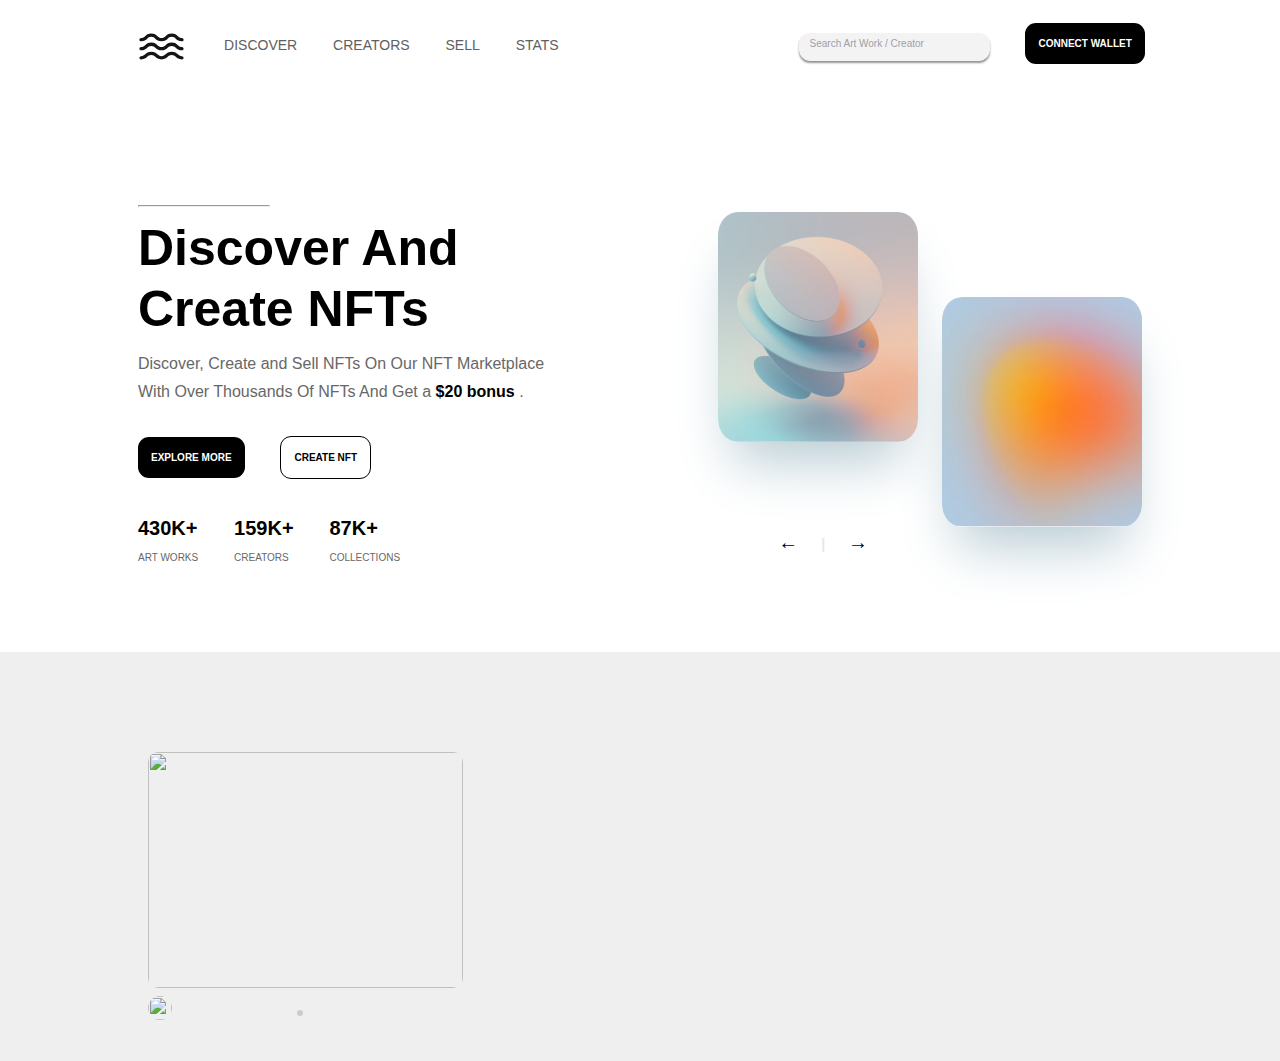
==== index.html @ bab78498 "." ====
<!DOCTYPE html>
<html lang="en">
<head>
    <meta charset="UTF-8">
    <meta http-equiv="X-UA-Compatible" content="IE=edge">
    <meta name="viewport" content="width=device-width, initial-scale=1.0">
    <title>Document</title>

    <link rel="stylesheet" href="css/reset.css">
    <link rel="stylesheet" href="css/setka.css">
    <link rel="stylesheet" href="css/main.css">

</head>
<body>
    <nav class="nav">
        <div class="container-full">
            <div class="row justify__content__between align__items__center">
                <div class="col-auto">
                    <ul>
                        <li class="nav__item"><a href="index.php" class="nav__link"><img class="nav__img" src="img/logo.svg" alt=""></a></li>
                        <li class="nav__item"><a href="#" class="nav__link">Discover</a></li>
                        <li class="nav__item"><a href="#" class="nav__link">Creators</a></li>
                        <li class="nav__item"><a href="#" class="nav__link">Sell</a></li>
                        <li class="nav__item"><a href="#" class="nav__link">Stats</a></li>
                    </ul>
                </div>
                <div class="col-auto">
                    <ul>
                        <li class="nav__item"> 
                            <form action="header__form">
                                <input type="search" class="header__form-input" name="" placeholder="Search Art Work / Creator" id="">
                            </form>  
                        </li>
                        <!-- <li class="nav__item"><a href="lk.php" class="nav__sign"><img style=" height: 17px; vertical-align: middle;" src="img/userlogo.png" alt=""></a></li>
                        <li class="nav__item"><a href="include/logout.php" class="nav__sign">Exit</a></li>
                        <li class="nav__item"><a href="aut.php" class="nav__sign">Sign in</a></li>
                        <li class="nav__item"><a href="reg.php" class="nav__btn">Share my work</a></li> -->
                        <li class="nav__item"><a href="reg.php" class="nav__btn">CONNECT WALLET</a></li>
                    </ul>
                </div>
            </div>
        </div>
    </nav>
    <header class="header">
        <div class="container">
            <div class="row align__items__center">
                <div class="header__utp">
                    <hr class="header__hr">
                    <br>
                    <h1 class="header__title">Discover And</h1>
                    <h1 class="header__title">Create NFTs</h1>
                    <h2 class="header__subtitle">Discover, Create and Sell NFTs On Our NFT Marketplace <br> With Over Thousands Of NFTs And Get a <b class="bold__text">$20 bonus</b> .</h2>
                    <br>
                    <li class="nav__item"><a href="#" class="nav__btn">Explore More</a></li>
                    <li class="nav__item"><a href="reg.php" class="nav__btn nav__btn2 ">Create NFT</a></li>

                    <ul class="k__ul">
                        <li class="nav__item"> <h2 class="k__number">430K+</h2><h3 class="k__caption">Art Works</h3></li>
                        <li class="nav__item"><h2 class="k__number">159K+</h2><h3 class="k__caption">Creators</h3></li>
                        <li class="nav__item"> <h2 class="k__number">87K+</h2><h3 class="k__caption">Collections</h3></li>
                    </ul>
                </div>



                <div class="header__utp header__imgs">
                  <img class="header__img header__img1" src="/img/pie.png" alt="nft">
                  <img class="header__img header__img2" src="/img/sun.png" alt="nft">
                  <br>
                  <div>
                    <li class="header__item">
                        <a href="reg.php" class="head__btn head__btn__left">←</a>
                        <span class="head__stick">|</span>
                        <a href="reg.php" class="head__btn head__btn__right">→</a>
                    </li>
                </div>
                    
                </div>
            </div>
        </div>
    </header>

    <section class="proect">
        <div class="container">
            <div class="row">
                <div class="col-4 proect__item">
                    <a href="#" class="proect__border"><img class="proect__img" src="" alt=""></a>
                    <div class="row justify__content__between align__items__center">
                        <a href="#" class="col-auto">
                            <ul>
                                <li class="proect__inlain"><img class="proect__logo" src="" alt=""></li>
                                <li class="proect__inlain"><h2 class="proect__title"></h2></li>
                            </ul>
                        </a>
                        <div class="col-auto">
                            <a class="proect__category" href="#"></a>
                        </div>
                        <div class="col-auto">
                            <ul>
                                <li class="proect__like"></li>
                                <li class="proect__glass"></li>
                            </ul>
                        </div>
                    </div>
                </div>
            </div>
        </div>
    </section>
</body>
</html>
---- css/setka.css ----
.container, .container-full {
    margin: 0 auto;
    padding: 0px 10px;
    box-sizing: border-box;
}
.container {
    width: 75%;
}
.container-full {
    width: 82%;
}

.row {
    display: flex;
    flex-wrap: wrap;
}

.justify__content__between {
    justify-content: space-between;
}
.justify__content__center {
    justify-content: center;
}
.align__items__center {
	align-items: center;
}


.col-auto, .col-3, .col-5, .col-6 {
    padding: 0px 10px;
    box-sizing: border-box;
}

.col-1, .col-2, .col-3, .col-4, .col-5, .col-6, .col-7, .col-8, .col-9, .col-10, .col-11, .col-12 {
    width: 100%;
     padding: 0px 10px;
    box-sizing: border-box;
}

@media (min-width: 771px) {
    
    .col-1 {
		flex: 0 0 8.333333%;
		max-width: 8.333333%;
	}

	.col-2 {
		flex: 0 0 16.666667%;
		max-width: 16.666667%;
	}

	.col-3 {
		flex: 0 0 25%;
		max-width: 25%;
	}

	.col-4 {
		flex: 0 0 33.333333%;
		max-width: 33.333333%;
	}

	.col-5 {
		flex: 0 0 41.666667%;
		max-width: 41.666667%;
	}

	.col-6 {
		flex: 0 0 50%;
		max-width: 50%;
	}

	.col-7 {
		flex: 0 0 58.333333%;
		max-width: 58.333333%;
	}

	.col-8 {
		flex: 0 0 66.666667%;
		max-width: 66.666667%;
	}

	.col-9 {
		flex: 0 0 75%;
		max-width: 75%;
	}

	.col-10 {
		flex: 0 0 83.333333%;
		max-width: 83.333333%;
	}

	.col-11 {
		flex: 0 0 91.666667%;
		max-width: 91.666667%;
	}

	.col-12 {
		flex: 0 0 100%;
		max-width: 100%;
	}
    .container {
        width: 80%;
    }
 }
---- css/main.css ----
:root {
    --inline-block: inline-block;
}


body, a {
    font-family: 'Arial', sans-serif;
    font-size: 14px;
    font-style: normal;
    font-weight: 400;
    line-height: 20px; 
    color: black;
}

a {
    text-decoration: none;
    cursor: pointer;
}

.nav {
    padding: 20px 0px;
}
.nav__item {
    display: inline-block;
    margin-right: 32px;
    text-transform: uppercase;
}
.nav__item:last-child {
    margin-right: 0px;
}
.nav__link, .nav__sign {
    color: #606060;
}
.nav__sign {
    font-size: 16px;
    line-height: 28px; 
}
.nav__btn {
    border-radius: 11px;
    background: #000000;
    padding: 15px 13px;
    color: #FFF;
    font-size: 10px;
    font-weight: 700;
}
.nav__btn2 {
    border: 1px solid black;
    background: #ffffff;
    color: #000000;
}
.nav__img {
    vertical-align: middle;
}
.bold__text{
    font-weight: bold;
    color: #000000;
}

/* ========================================================HEADER===================================================== */

.header {
    
    background-position: center;
    background-size: cover;
    padding-top: 50px;
    padding-bottom: 84px;
   
    
   
}
.header__item {
    display: inline-block;
    margin-right: 255px;
    /* margin-right: 14px; */
}
/* .header__item:last-child {
    margin-right: 0px;
} */
.header__hr{
    width: 130px;  
    float: left;
}

.header__utp {
    margin-top: 55px;
    width: 45%;
}
.header__imgs {
  width: 55%;
  text-align: right;
}
.header__title {
    color: #000000;
    font-size: 50px;
    font-weight: 750;
    line-height: 40px;
    margin-bottom: 21px;
    margin-top: 10px;
}
.header__subtitle {
    color: #676767;
    font-size: 16px;
    line-height: 28px;
    margin-bottom: 20px;
}

.header__form-input {
    border-radius: 11px;
    background: #F3F3F4;
    border: 1px solid #F3F3F4;
    padding-bottom: 10px;
    padding-left: 10px;
    box-shadow: 0px 2px 2px rgb(149, 149, 149);
}

input[type=search]::placeholder {
    color: #9E9EA7;
    line-height: normal;
    font-size: 10px;
    

}
.k__ul{
    margin-top: 40px;
}
.k__number{
    font-size: 20px;
    font-weight: 700;
    line-height: 40px;
}
.k__caption{
    color: #676767;
    font-size: 10px;
}
.header__img{
    width: 200px;
    height: 230px;
    box-shadow: 0px 35px 55px -15px rgb(185, 204, 212);
    border-radius: 10%;
}

.head__btn{
  
    background: #ffffff;
    padding: 8px 19px;
    color: #000000;
    font-size: 20px;
    font-weight: 900;
    
    
}
.head__btn__left{
    border-top-left-radius: 11px;
    border-bottom-left-radius: 11px;
    
    
}
.head__btn__right{
    border-top-right-radius: 11px;
    border-bottom-right-radius: 11px;
    
}
.header__img1{
    margin-bottom: 85px;
    margin-right: 20px;
}
.head__stick{
    color:  #E6E8EC;
    font-weight: 900;
}


/* ========================================================PROECT===================================================== */
.proect {
    padding-top: 100px;
    background-color: #efefef;
}
.proect__item {
    margin-bottom: 36px;
}
.proect__item .col-auto {
    padding: 0px;
}
.proect__img {
    width: 100%;
    height: 236.25px;
    object-fit: cover;
    margin-bottom: 8px;
    border-radius: 10px;
}
.proect__inlain {
    display: var(--inline-block);
    margin-right: 8px;
    vertical-align: middle;
}
.proect__inlain:last-child {
    margin-right: 0px;
}
.proect__logo {
    width: 24px;
    height: 24px;
    border-radius: 50%;
}
.proect__title {
    color: #0D0C22;
}
.proect__category {
    color: #FFF;
    font-size: 10px;
    font-weight: 700;
    line-height: 10px; /* 100% */
    text-transform: uppercase;
    border-radius: 3px;
    background: #CCC;
    padding: 3px;
    display: var(--inline-block);
}
.proect__like, .proect__glass {
    display: var(--inline-block);
    position: relative;
    padding-left: 17px;
}
.proect__like {
  margin-right: 8px;  
}
.proect__like::before, .proect__glass::before {
    position: absolute;
    content: '';
    width: 14px;
    height: 14px;
    left: 0;
    top: 3px;
}
.proect__like::before {
    background: url('../img/like.svg') no-repeat;
}
.proect__glass::before {
    background: url('../img/glass.svg') no-repeat;
}


.footer {
    background: #FAFAFB;
    padding-top: 72px;
    padding-bottom: 78px;
    margin-top: 65px;
}
.footer__logo {
    margin-bottom: 28px;
}
.footer__txt {
    color: #3D3D4E;
    margin-bottom: 22px;
}
.footer__soc {
    display: var(--inline-block);
    margin-right: 17px;
}
.footer__item {
    display: var(--inline-block);
    margin-right: 31px;
}
.footer__item:last-child {
    margin-right: 0px;
}
.footer__link {
    color: #3D3D4E;
}
.footer__border {
    margin-top: 73px;
    padding-top: 47px;
    border-top: 1px solid #E7E7E9;
}
.footer__cop {
    color: #6E6D7A;
}
.footer__people {
    color: #6E6D7A;
}
.footer__bold {
    color: #0D0C22;
}



.form {
    padding: 60px 0px;
}
.form__shadow {
    
}
.form__block {
    padding: 100px 45px;
    box-shadow: 0px 4px 4px 0px rgba(0, 0, 0, 0.25); 
}
.form__title {
    color: #0D0C22;
    font-size: 24px;
    line-height: 30px; 
    font-weight: 700;
    margin-bottom: 10px;
}
.form__subtitle {
    color: #3D3D4E;
    font-size: 18px;
    line-height: 24px;
    margin-bottom: 30px;
}
.form__input {
    height: 56px;
    border-radius: 8px;
    border: 1px solid #E1E1E6;
    padding: 0px 16px;
    color: #9E9EA7;
    width: 100%;
    margin-bottom: 10px;
    box-sizing: border-box;
}
.form__btn {
    border-radius: 8px;
    background: #EA4C89;
    border: 1px solid #EA4C89;
    height: 46px;
    padding: 0px 26px;
    margin-top: 10px;
    color: #FFF;
}
.form__polit {
    color: #6E6D7A;
    font-size: 12px;
    font-style: italic;
    line-height: 16px;
    margin-top: 20px;
}
.form__image-reg {
    background: url('../img/reg.jpg') no-repeat center;
    background-size: cover;
}

.form__image-aut {
    background: url('../img/aut.jpg') no-repeat left;
    background-size: cover;
}


.article {
    margin-top: 71px;
}
.bread {
    margin-bottom: 40px;
}
.bread__item {
    display: inline-block;
    color: #6E6D7A;
}
.bread__link {
    color: #121416;
    font-weight: 700;
    line-height: normal;
}
.bread__img {
    vertical-align: middle;
}

.article__title {
    color: #121416;
    font-size: 48px;
    font-weight: 700;
    letter-spacing: 0.5px;
    text-transform: uppercase;
    margin-bottom: 16px;
    line-height: 56px;
}
.article__subtitle {
    color: #121416;
    font-size: 36px;
    font-weight: 400;
    line-height: 44px;
    letter-spacing: -0.9px;
    margin-bottom: 30px;
}
.article__img {
width: 100%;
max-height: 550px;
margin-bottom: 30px;

}
.article__txt p {
    color: #121416;
    font-size: 20px;
    line-height: 33px;
}

.article__block {
    background: #F8F8F8;
    padding: 40px;
    text-align: center;
    box-sizing: border-box;
}
.article__name {
    color: #121416;
    font-size: 18px;
    font-weight: 300;
    letter-spacing: 3.24px;
    margin-bottom: 24px;
}
.article__logo {
    margin-bottom: 34px;
    width: 165px;
    height: 165px;
    object-fit: cover;
    border-radius: 50%;

}
.article__mintext {
    color: #6C757D;
    font-size: 20px;
    line-height: 24px;
    margin-bottom: 24px;
}
.article__right {
    padding-right: 60px;
    box-sizing: border-box;
}


.article__list {
    margin-bottom: 24px;
}
.article__type {
    display: inline-block;
    margin-right: 10px;
    vertical-align: middle;
    color: #121416;
    font-size: 16px;
    letter-spacing: 0.32px;
    text-transform: lowercase;
    position: relative;
    padding-left: 30px;
}
.article__type img {
    vertical-align: middle;
    margin-right: 5px;
}
.article__type:nth-child(1) img {
    margin-top: -5px;
}
.article__type:nth-child(2) img {
    margin-top: -5px;
}
.article__type::before {
    position: absolute;
    content: '';
    background: url('../img/line.png') no-repeat;
    width: 20px;
    height: 1px;
    left: 0;
    top: 9px;
}


.lk__list {
    padding-bottom: 20px;
    border-bottom: 1px solid #E7E7E9;
    margin-bottom: 60px;
}
.lk__item {
    display: inline-block;
    margin-right: 30px;
}
.lk__link {
    border-radius: 8px;
    border: 1px solid #EA4C89;
    padding: 12px 16px;
    color: #EA4C89;
    display: inline-block;
}
.article__left {
    padding-left: 60px;
    box-sizing: border-box;
}
.lk__link__active {
    border-radius: 8px;
    background: #EA4C89;
    padding: 12px 16px;
    color: #FFF;
}


.lk__ed {
    color: #EA4C89;
    margin-right: 15px;
    display: inline-block;
    font-weight: 700;
}
.lk__del {
    color: #9E9EA7;
    display: inline-block;
}
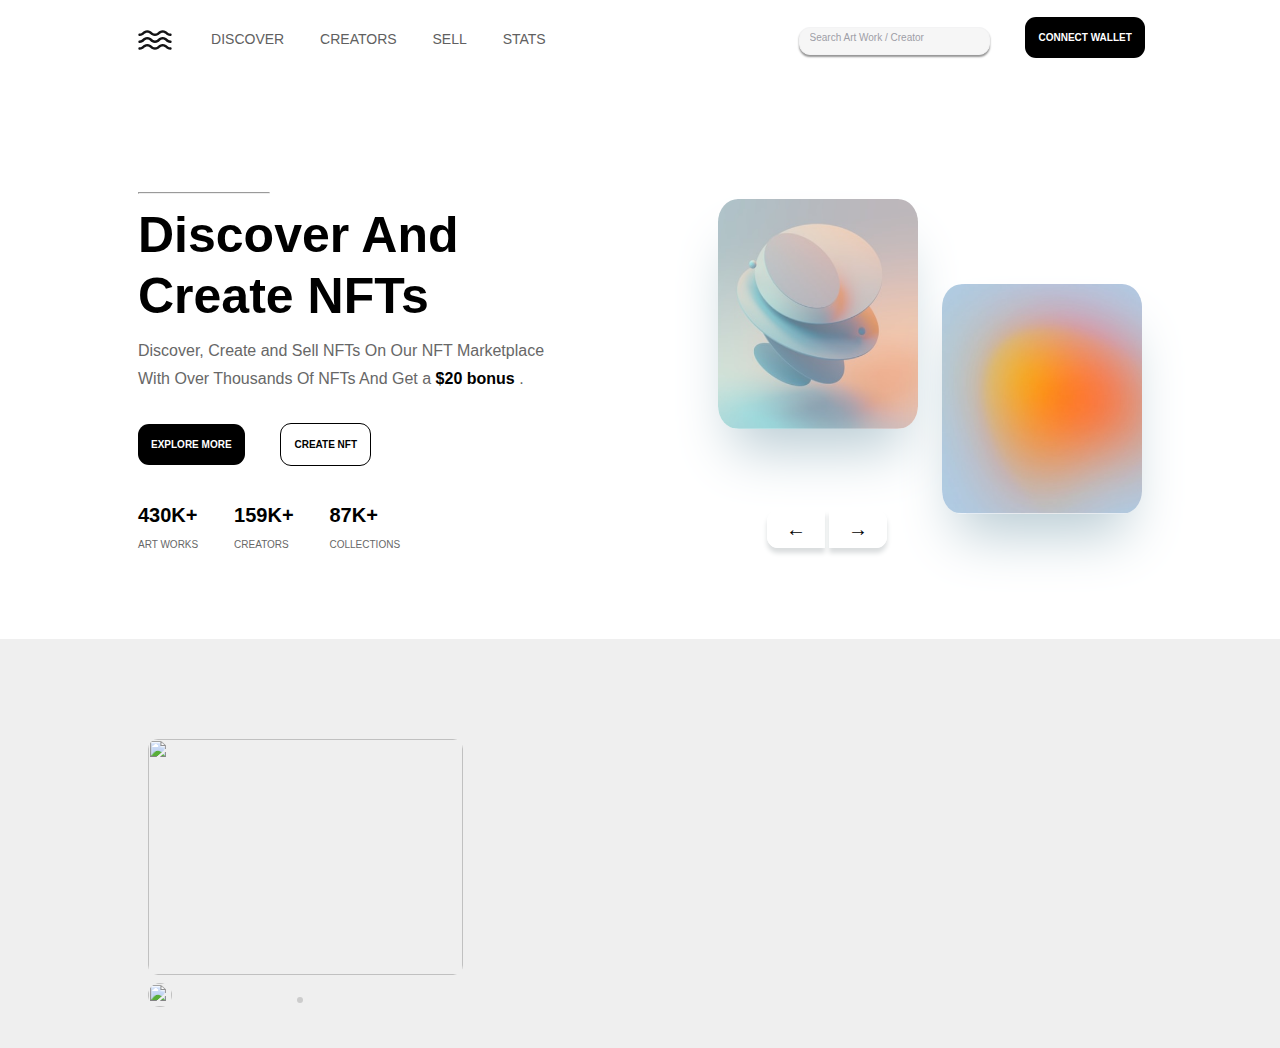
==== commit 6466afa1: "." ====
--- a/index.html
+++ b/index.html
@@ -10,7 +10,6 @@
     <link rel="stylesheet" href="css/reset.css">
     <link rel="stylesheet" href="css/setka.css">
     <link rel="stylesheet" href="css/main.css">
-
 </head>
 <body>
     <nav class="nav">
@@ -32,10 +31,6 @@
                                 <input type="search" class="header__form-input" name="" placeholder="Search Art Work / Creator" id="">
                             </form>  
                         </li>
-                        <!-- <li class="nav__item"><a href="lk.php" class="nav__sign"><img style=" height: 17px; vertical-align: middle;" src="img/userlogo.png" alt=""></a></li>
-                        <li class="nav__item"><a href="include/logout.php" class="nav__sign">Exit</a></li>
-                        <li class="nav__item"><a href="aut.php" class="nav__sign">Sign in</a></li>
-                        <li class="nav__item"><a href="reg.php" class="nav__btn">Share my work</a></li> -->
                         <li class="nav__item"><a href="reg.php" class="nav__btn">CONNECT WALLET</a></li>
                     </ul>
                 </div>
@@ -62,8 +57,6 @@
                     </ul>
                 </div>
 
-
-
                 <div class="header__utp header__imgs">
                   <img class="header__img header__img1" src="/img/pie.png" alt="nft">
                   <img class="header__img header__img2" src="/img/sun.png" alt="nft">
@@ -71,11 +64,10 @@
                   <div>
                     <li class="header__item">
                         <a href="reg.php" class="head__btn head__btn__left">←</a>
-                        <span class="head__stick">|</span>
+                       
                         <a href="reg.php" class="head__btn head__btn__right">→</a>
                     </li>
                 </div>
-                    
                 </div>
             </div>
         </div>
--- a/css/main.css
+++ b/css/main.css
@@ -50,6 +50,7 @@
 }
 .nav__img {
     vertical-align: middle;
+    width: 40px;
 }
 .bold__text{
     font-weight: bold;
@@ -71,6 +72,8 @@
 .header__item {
     display: inline-block;
     margin-right: 255px;
+    
+    
     /* margin-right: 14px; */
 }
 /* .header__item:last-child {
@@ -106,7 +109,7 @@
 
 .header__form-input {
     border-radius: 11px;
-    background: #F3F3F4;
+    background: #f6f6f6;
     border: 1px solid #F3F3F4;
     padding-bottom: 10px;
     padding-left: 10px;
@@ -146,7 +149,7 @@
     color: #000000;
     font-size: 20px;
     font-weight: 900;
-    
+    box-shadow: 0px 5px 5px rgb(218, 221, 222);
     
 }
 .head__btn__left{
@@ -154,10 +157,12 @@
     border-bottom-left-radius: 11px;
     
     
+    
 }
 .head__btn__right{
     border-top-right-radius: 11px;
     border-bottom-right-radius: 11px;
+   
     
 }
 .header__img1{
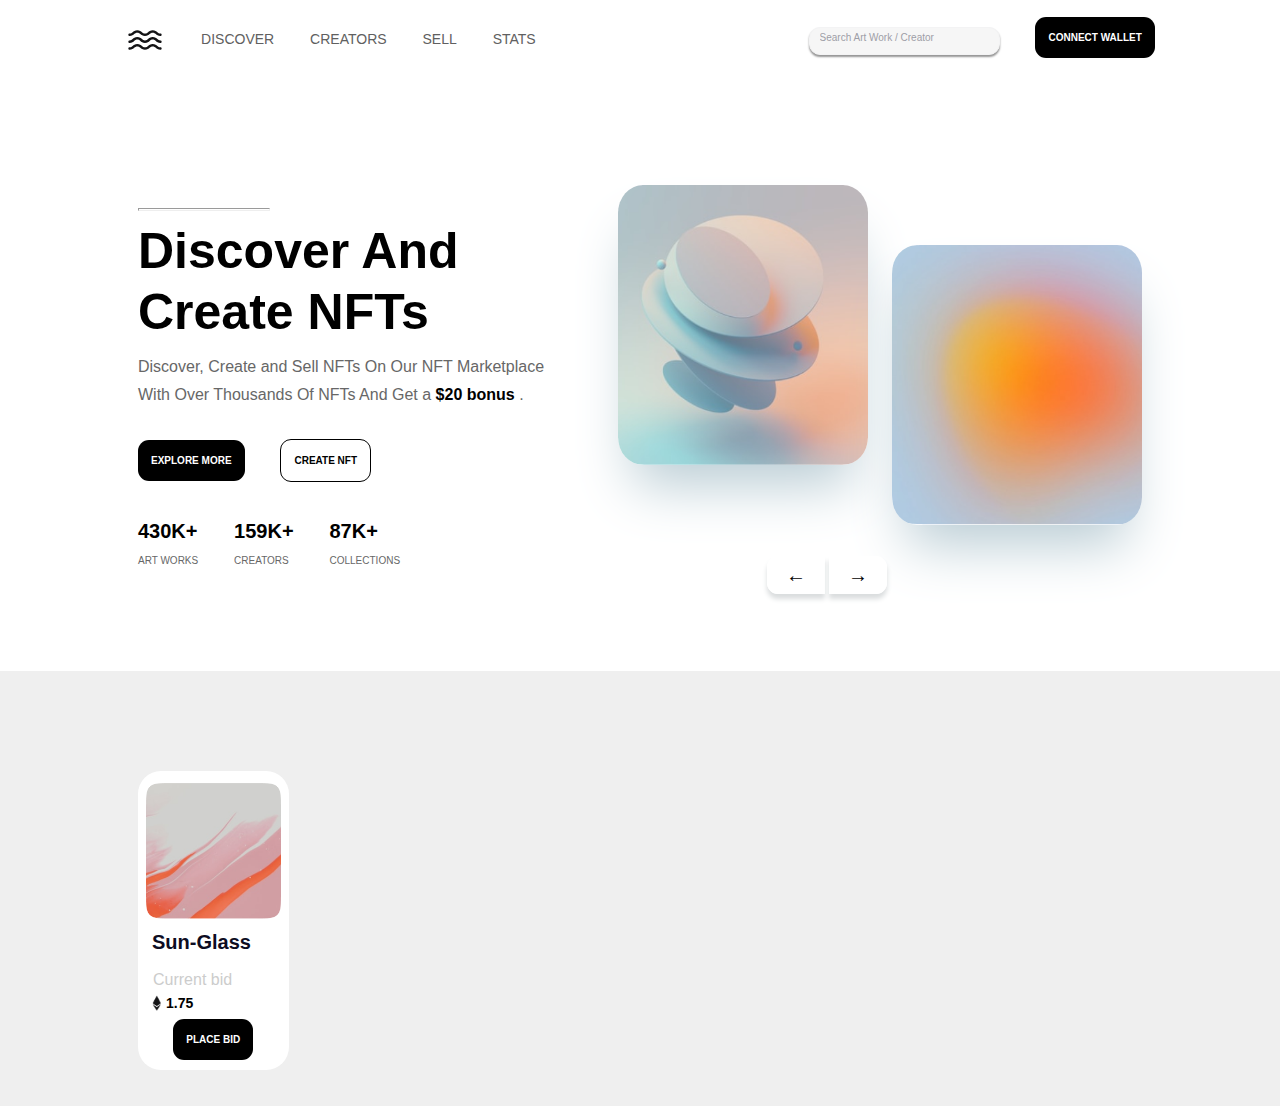
==== commit 0eeed10c: "." ====
--- a/index.html
+++ b/index.html
@@ -73,28 +73,25 @@
         </div>
     </header>
 
-    <section class="proect">
+    <section class="project">
         <div class="container">
             <div class="row">
-                <div class="col-4 proect__item">
-                    <a href="#" class="proect__border"><img class="proect__img" src="" alt=""></a>
-                    <div class="row justify__content__between align__items__center">
-                        <a href="#" class="col-auto">
-                            <ul>
-                                <li class="proect__inlain"><img class="proect__logo" src="" alt=""></li>
-                                <li class="proect__inlain"><h2 class="proect__title"></h2></li>
-                            </ul>
-                        </a>
-                        <div class="col-auto">
-                            <a class="proect__category" href="#"></a>
-                        </div>
-                        <div class="col-auto">
-                            <ul>
-                                <li class="proect__like"></li>
-                                <li class="proect__glass"></li>
-                            </ul>
-                        </div>
-                    </div>
+                <div class="col-3 project__item">
+                    <a href="#" class="project__border"><img class="project__img" src="/img/mountains.png" alt=""></a>
+                        
+                      
+                           
+                                <h2 class="project__title">Sun-Glass</h2>
+                                <br>
+
+                                <h3 class="project__category" >Current bid</h3>
+                                <div class="project__price" >
+                                    <img class="project__logo" src="/img/currency.png" alt=""> 
+                                    <h2 class="">1.75</h2>
+                                  
+                                </div> 
+                                <a href="#" class="nav__btn project__btn">Place Bid</a> 
+                              
                 </div>
             </div>
         </div>
--- a/css/setka.css
+++ b/css/setka.css
@@ -13,6 +13,7 @@
 .row {
     display: flex;
     flex-wrap: wrap;
+	
 }
 
 .justify__content__between {
@@ -27,13 +28,13 @@
 
 
 .col-auto, .col-3, .col-5, .col-6 {
-    padding: 0px 10px;
-    box-sizing: border-box;
+    padding: 0px 0px;
+    /* box-sizing: border-box; */
 }
 
 .col-1, .col-2, .col-3, .col-4, .col-5, .col-6, .col-7, .col-8, .col-9, .col-10, .col-11, .col-12 {
     width: 100%;
-     padding: 0px 10px;
+     padding: 0px 0px;
     box-sizing: border-box;
 }
 
@@ -50,7 +51,7 @@
 	}
 
 	.col-3 {
-		flex: 0 0 25%;
+		flex: 0 0 15%;
 		max-width: 25%;
 	}
 
--- a/css/main.css
+++ b/css/main.css
@@ -72,16 +72,12 @@
 .header__item {
     display: inline-block;
     margin-right: 255px;
-    
-    
-    /* margin-right: 14px; */
-}
-/* .header__item:last-child {
-    margin-right: 0px;
-} */
+}
+
 .header__hr{
     width: 130px;  
     float: left;
+    height: 1px;
 }
 
 .header__utp {
@@ -136,8 +132,8 @@
     font-size: 10px;
 }
 .header__img{
-    width: 200px;
-    height: 230px;
+    width: 250px;
+    height: 280px;
     box-shadow: 0px 35px 55px -15px rgb(185, 204, 212);
     border-radius: 10%;
 }
@@ -166,8 +162,12 @@
     
 }
 .header__img1{
-    margin-bottom: 85px;
+    margin-bottom: 95px;
     margin-right: 20px;
+}
+.header__img2{
+    margin-bottom: 35px;
+   
 }
 .head__stick{
     color:  #E6E8EC;
@@ -175,60 +175,84 @@
 }
 
 
-/* ========================================================PROECT===================================================== */
-.proect {
+/* ========================================================project===================================================== */
+
+.project {
     padding-top: 100px;
     background-color: #efefef;
 }
-.proect__item {
+.project__item {
     margin-bottom: 36px;
-}
-.proect__item .col-auto {
+    background-color: #ffffff;
+    border-radius: 23px;
+    color: #000000;
+    text-align: center;
+    padding-top: 12px;
+    padding-bottom: 20px;
+   
+}
+.project__item .col-auto {
     padding: 0px;
 }
-.proect__img {
-    width: 100%;
-    height: 236.25px;
-    object-fit: cover;
+.project__img {
+    width: 90%;
     margin-bottom: 8px;
     border-radius: 10px;
 }
-.proect__inlain {
+.project__inlain {
     display: var(--inline-block);
-    margin-right: 8px;
+    /* margin-right: 8px; */
     vertical-align: middle;
 }
-.proect__inlain:last-child {
+.project__inlain:last-child {
     margin-right: 0px;
 }
-.proect__logo {
-    width: 24px;
-    height: 24px;
-    border-radius: 50%;
-}
-.proect__title {
+.project__logo {
+  width: 9px;
+  height: 15.5px;
+  vertical-align: middle;
+  margin-right: 5px;
+}
+.project__title {
     color: #0D0C22;
-}
-.proect__category {
-    color: #FFF;
-    font-size: 10px;
-    font-weight: 700;
+    font-weight: 700;
+    text-align: left;
+    margin-left: 14px;
+    font-size: 20px;
+}
+.project__category {
+    color: #CCC;
+    font-size: 16px;
     line-height: 10px; /* 100% */
+    border-radius: 3px;
+    padding: 3px;
+    /* display: var(--inline-block); */
+    text-align: left;
+    margin-left: 12px;
+}
+.project__price{
+    display: flex; 
+    flex-direction: row; 
+    align-items: center; 
+    margin-left: 14px;
+    margin-top: 5px;
+    font-weight: 700;
+    margin-bottom: 15px;
+   
+}
+.project__btn{
     text-transform: uppercase;
-    border-radius: 3px;
-    background: #CCC;
-    padding: 3px;
-    display: var(--inline-block);
-}
-.proect__like, .proect__glass {
+   
+}
+.project__like, .project__glass {
     display: var(--inline-block);
     position: relative;
     padding-left: 17px;
 }
-.proect__like {
+.project__like {
   margin-right: 8px;  
 }
-.proect__like::before, .proect__glass::before {
+.project__like::before, .project__glass::before {
     position: absolute;
     content: '';
     width: 14px;
@@ -236,10 +260,10 @@
     left: 0;
     top: 3px;
 }
-.proect__like::before {
+.project__like::before {
     background: url('../img/like.svg') no-repeat;
 }
-.proect__glass::before {
+.project__glass::before {
     background: url('../img/glass.svg') no-repeat;
 }
 
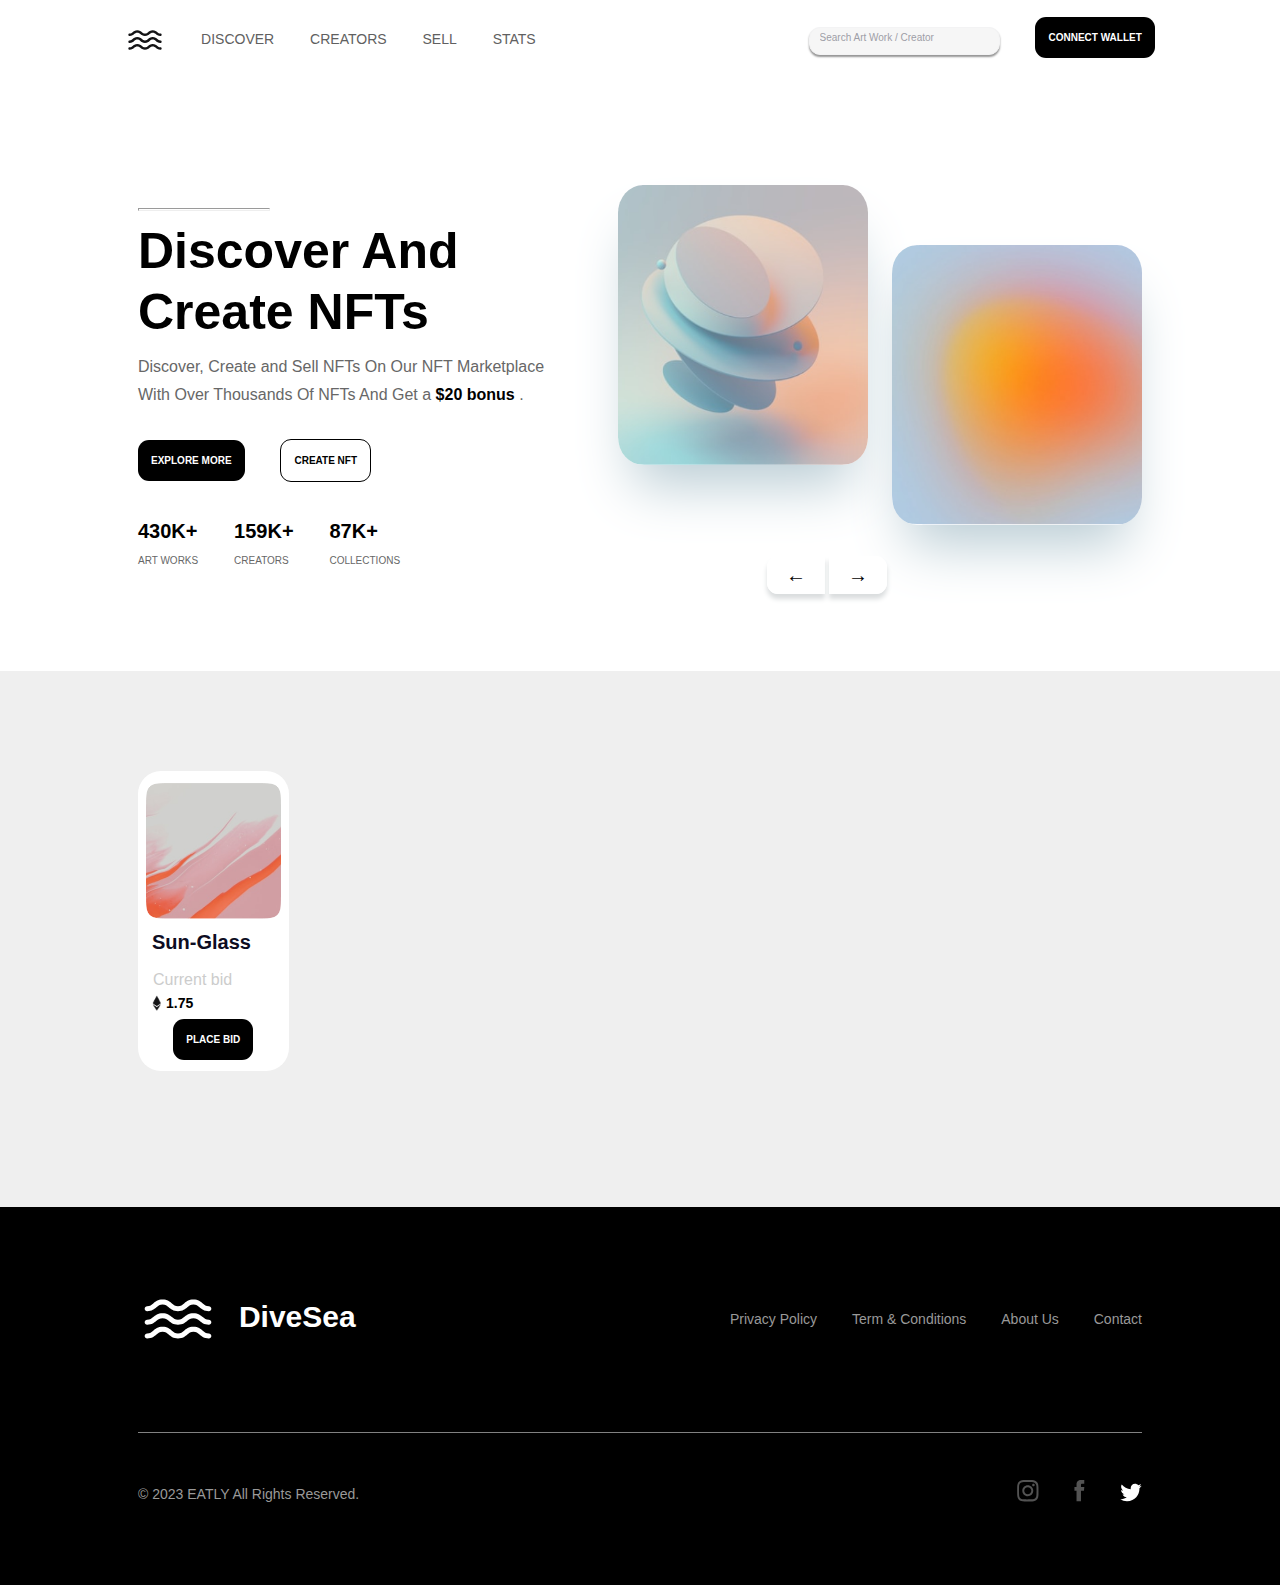
==== commit b3a9d496: "." ====
--- a/index.html
+++ b/index.html
@@ -78,23 +78,49 @@
             <div class="row">
                 <div class="col-3 project__item">
                     <a href="#" class="project__border"><img class="project__img" src="/img/mountains.png" alt=""></a>
-                        
-                      
-                           
-                                <h2 class="project__title">Sun-Glass</h2>
-                                <br>
-
-                                <h3 class="project__category" >Current bid</h3>
-                                <div class="project__price" >
-                                    <img class="project__logo" src="/img/currency.png" alt=""> 
-                                    <h2 class="">1.75</h2>
-                                  
-                                </div> 
-                                <a href="#" class="nav__btn project__btn">Place Bid</a> 
-                              
+                        <h2 class="project__title">Sun-Glass</h2>
+                        <br>
+                        <h3 class="project__category" >Current bid</h3>
+                        <div class="project__price" >
+                            <img class="project__logo" src="/img/currency.png" alt=""> 
+                            <h2 class="">1.75</h2>
+                        </div> 
+                        <a href="#" class="nav__btn project__btn">Place Bid</a> 
                 </div>
             </div>
         </div>
     </section>
+    <footer class="footer">
+        <div class="container">
+            <div class="row justify__content__between align__items__center">
+                <div class="col-auto">
+                    <ul>
+                        <li class="footer__soc"><a href=""><img class="footer__img" src="img/footer_logo.svg" alt=""></a></li>
+                        <li class="footer__soc"><a href="">DiveSea</a></li>
+                    </ul>
+                </div>
+                <div class="col-auto">
+                    <ul>
+                        <li class="footer__item"><a href="#" class="footer__link">Privacy Policy</a></li>
+                        <li class="footer__item"><a href="#" class="footer__link">Term & Conditions</a></li>
+                        <li class="footer__item"><a href="#" class="footer__link">About Us</a></li>
+                        <li class="footer__item"><a href="#" class="footer__link">Contact</a></li>
+                    </ul>
+                </div>
+            </div>
+            <div class="row footer__border  justify__content__between align__items__center">
+                <div class="col-auto">
+                    <p class="footer__link">© 2023 EATLY All Rights Reserved.</p>
+                </div>
+                <div class="col-auto">
+                    <ul>
+                        <li class="footer__item"><a href="#" class="footer__link"><img  src="img/soc/Group 888.svg" alt=""></a></li>
+                        <li class="footer__item"><a href="#" class="footer__link"><img  src="img/soc/Path 13.svg" alt=""></a></li>
+                        <li class="footer__item"><a href="#" class="footer__link"><img  src="img/soc/Path 6.svg" alt=""></a></li>
+                    </ul>
+                </div>
+            </div>
+        </div>
+    </footer>
 </body>
 </html>--- a/css/main.css
+++ b/css/main.css
@@ -180,6 +180,7 @@
 .project {
     padding-top: 100px;
     background-color: #efefef;
+    padding-bottom: 100px;
 }
 .project__item {
     margin-bottom: 36px;
@@ -188,7 +189,7 @@
     color: #000000;
     text-align: center;
     padding-top: 12px;
-    padding-bottom: 20px;
+    padding-bottom: 21px;
    
 }
 .project__item .col-auto {
@@ -269,10 +270,9 @@
 
 
 .footer {
-    background: #FAFAFB;
+    background: #000000;
     padding-top: 72px;
     padding-bottom: 78px;
-    margin-top: 65px;
 }
 .footer__logo {
     margin-bottom: 28px;
@@ -284,6 +284,14 @@
 .footer__soc {
     display: var(--inline-block);
     margin-right: 17px;
+    color: #ffffff;
+}
+
+.footer__soc a{
+    display: inline-block;
+    color: #ffffff;
+    font-size: 30px;
+    font-weight: 700;
 }
 .footer__item {
     display: var(--inline-block);
@@ -293,16 +301,17 @@
     margin-right: 0px;
 }
 .footer__link {
-    color: #3D3D4E;
+   
+color: #999999;
+font-weight: 500;
+   
 }
 .footer__border {
     margin-top: 73px;
     padding-top: 47px;
-    border-top: 1px solid #E7E7E9;
-}
-.footer__cop {
-    color: #6E6D7A;
-}
+    border-top: 1px solid #818181;
+}
+
 .footer__people {
     color: #6E6D7A;
 }
@@ -310,7 +319,10 @@
     color: #0D0C22;
 }
 
-
+.footer__img{
+    vertical-align: middle;
+    width: 80px; 
+}
 
 .form {
     padding: 60px 0px;
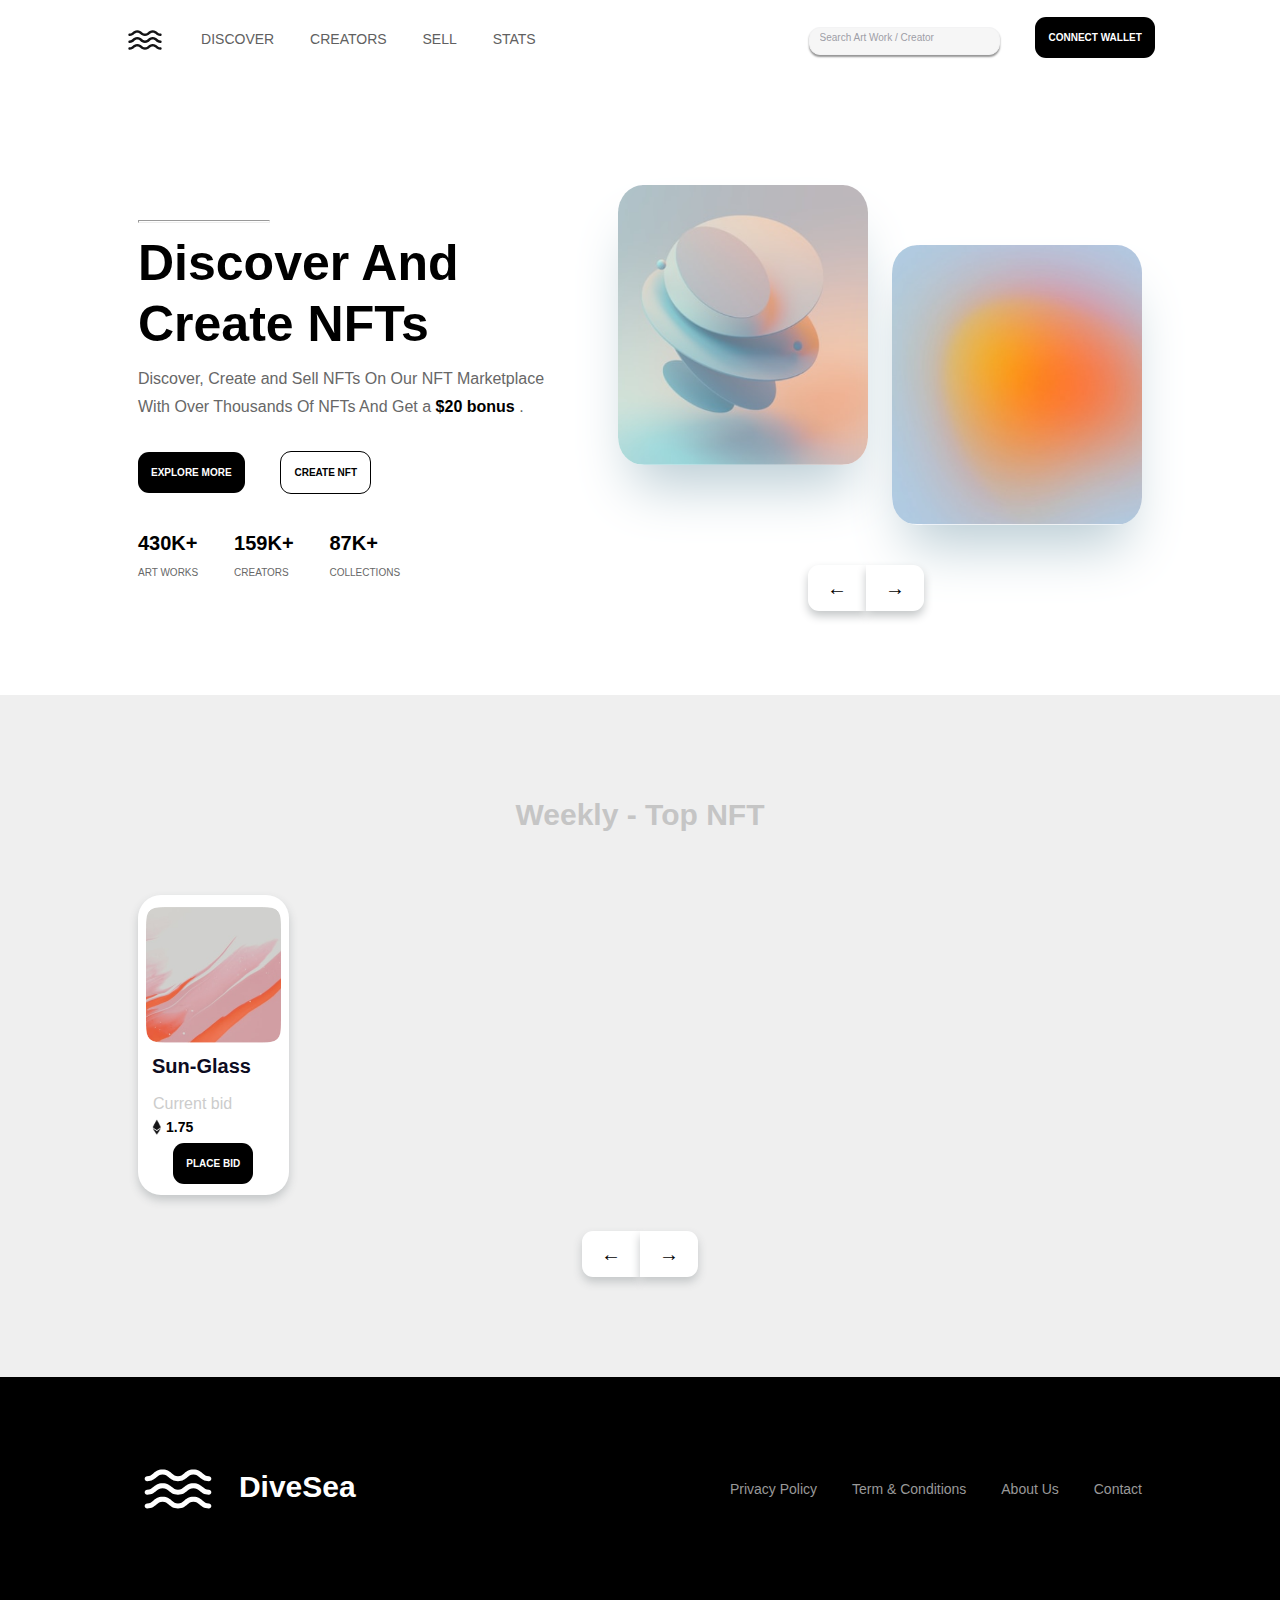
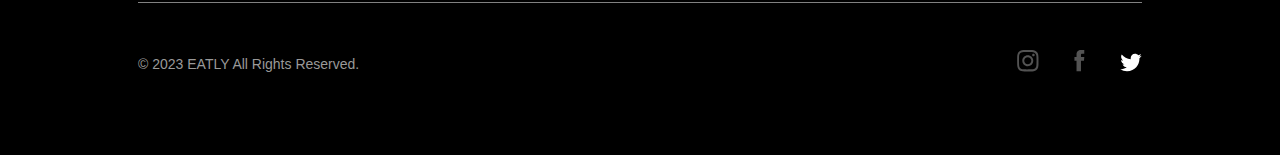
==== commit 9f2da92c: "." ====
--- a/index.html
+++ b/index.html
@@ -60,20 +60,22 @@
                 <div class="header__utp header__imgs">
                   <img class="header__img header__img1" src="/img/pie.png" alt="nft">
                   <img class="header__img header__img2" src="/img/sun.png" alt="nft">
-                  <br>
-                  <div>
-                    <li class="header__item">
+                 
+                 
+                    <div class="arrow">
                         <a href="reg.php" class="head__btn head__btn__left">←</a>
-                       
                         <a href="reg.php" class="head__btn head__btn__right">→</a>
-                    </li>
-                </div>
+                   </div>
+                
                 </div>
             </div>
         </div>
     </header>
 
     <section class="project">
+        <div class="main__title">
+           <h1>Weekly - Top NFT</h1>
+       </div>
         <div class="container">
             <div class="row">
                 <div class="col-3 project__item">
@@ -89,6 +91,11 @@
                 </div>
             </div>
         </div>
+       <div class="arrow">
+            <a href="reg.php" class="head__btn head__btn__left">←</a>
+            <a href="reg.php" class="head__btn head__btn__right">→</a>
+       </div>
+           
     </section>
     <footer class="footer">
         <div class="container">
--- a/css/main.css
+++ b/css/main.css
@@ -70,7 +70,7 @@
    
 }
 .header__item {
-    display: inline-block;
+    display: flex;
     margin-right: 255px;
 }
 
@@ -141,19 +141,16 @@
 .head__btn{
   
     background: #ffffff;
-    padding: 8px 19px;
+    padding: 13px 19px;
     color: #000000;
     font-size: 20px;
     font-weight: 900;
-    box-shadow: 0px 5px 5px rgb(218, 221, 222);
+    box-shadow: 0px 5px 10px rgb(196, 199, 200);
     
 }
 .head__btn__left{
     border-top-left-radius: 11px;
     border-bottom-left-radius: 11px;
-    
-    
-    
 }
 .head__btn__right{
     border-top-right-radius: 11px;
@@ -176,7 +173,16 @@
 
 
 /* ========================================================project===================================================== */
-
+.main__title{
+    display: flex;
+    align-items: center;
+    justify-content: center;
+    color: #C5C5C5;
+    font-size: 30px;
+    font-weight: 750;
+    line-height: 40px;
+    margin-bottom: 60px;
+}
 .project {
     padding-top: 100px;
     background-color: #efefef;
@@ -190,6 +196,7 @@
     text-align: center;
     padding-top: 12px;
     padding-bottom: 21px;
+    box-shadow: 0px 5px 10px rgb(196, 199, 200);
    
 }
 .project__item .col-auto {
@@ -267,7 +274,11 @@
 .project__glass::before {
     background: url('../img/glass.svg') no-repeat;
 }
-
+.arrow{
+    display: flex;
+    align-items: center;
+    justify-content: center;
+}
 
 .footer {
     background: #000000;
